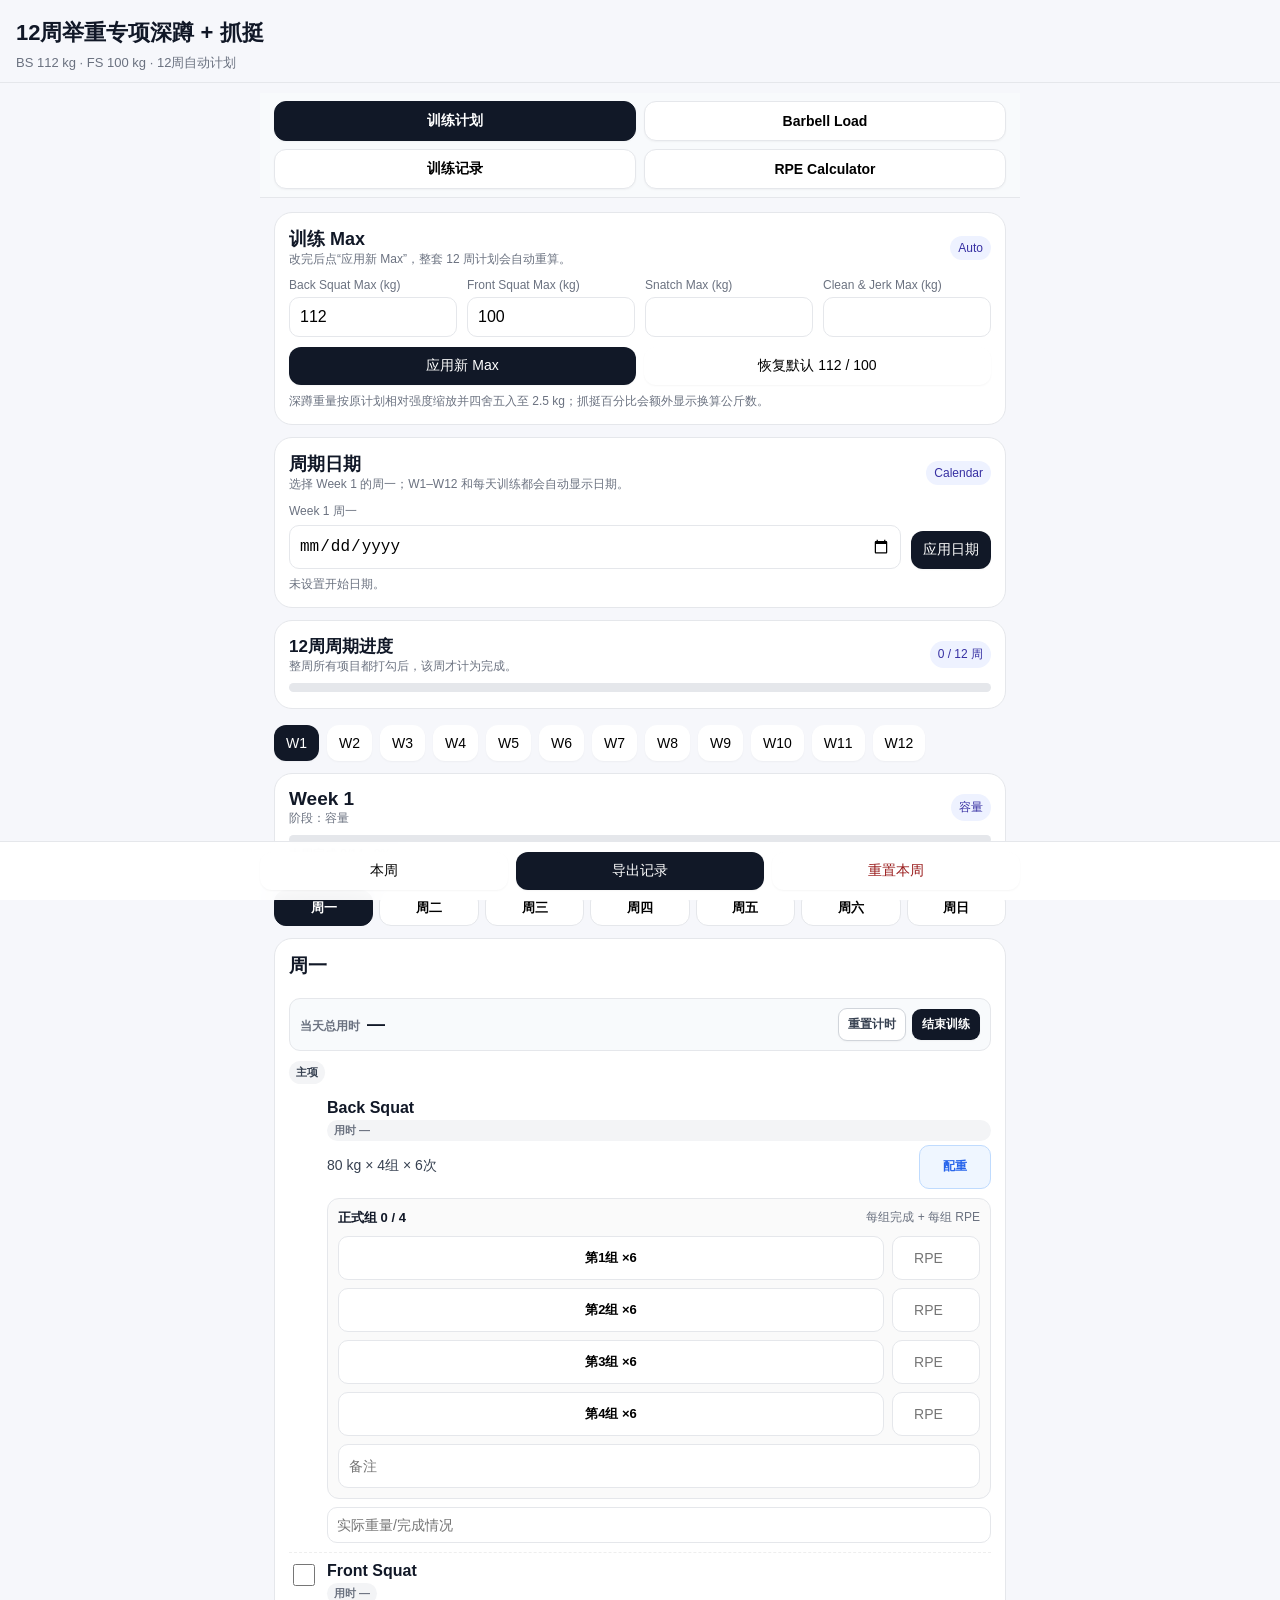
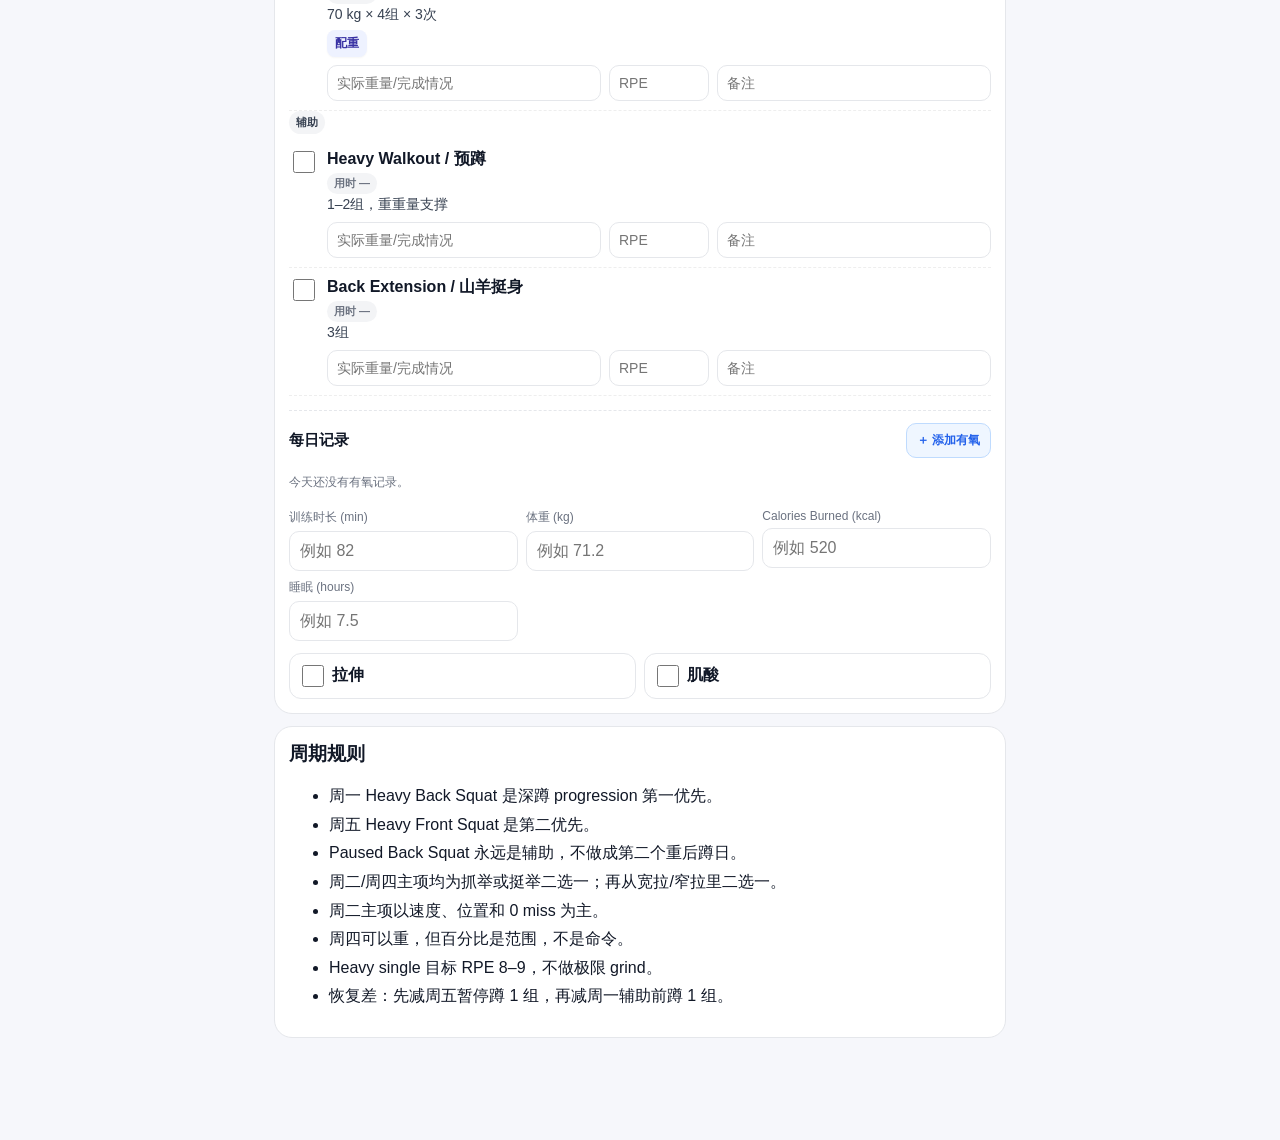
==== index.html @ d52dbf4a "Bump set tracker checkbox fix" ====
<!doctype html>
<html lang="zh-CN">
<head>
<meta charset="utf-8"/>
<meta content="width=device-width,initial-scale=1,viewport-fit=cover" name="viewport"/>
<meta content="yes" name="apple-mobile-web-app-capable"/>
<meta content="black-translucent" name="apple-mobile-web-app-status-bar-style"/>
<meta content="#111827" name="theme-color"/>
<link href="manifest.webmanifest" rel="manifest"/>
<link href="icon.svg" rel="apple-touch-icon"/>
<title>12周举重训练计划</title>
<link href="app.css?v=13" rel="stylesheet"/>
<link href="features.css?v=2" rel="stylesheet"/>
<link href="set-tracker.css?v=5" rel="stylesheet"/>
<link href="session.css?v=3" rel="stylesheet"/>
<link href="daily.css?v=1" rel="stylesheet"/>
<link href="rpe-calculator.css?v=1" rel="stylesheet"/>
<link href="olympic-warmup.css?v=1" rel="stylesheet"/>
<link href="records-dashboard.css?v=10" rel="stylesheet"/>
<link href="loader-visual.css?v=1" rel="stylesheet"/></head>
<body>
<header>
<h1>12周举重专项深蹲 + 抓挺</h1>
<div class="sub" id="maxSummary">BS 112 kg · FS 100 kg · 目标：BS 120 kg+</div>
</header>
<div class="wrap">
<div class="card">
<div class="weektitle"><div><h2 style="font-size:18px">训练 Max</h2><div class="small">改完后点“应用新 Max”，整套 12 周计划会自动重算。</div></div><span class="badge">Auto</span></div>
<div class="maxgrid">
<div class="maxbox"><label>Back Squat Max (kg)</label><input id="maxBS" inputmode="decimal" step="0.5" type="number"/></div>
<div class="maxbox"><label>Front Squat Max (kg)</label><input id="maxFS" inputmode="decimal" step="0.5" type="number"/></div>
<div class="maxbox"><label>Snatch Max (kg)</label><input id="maxSN" inputmode="decimal" step="0.5" type="number"/></div>
<div class="maxbox"><label>Clean &amp; Jerk Max (kg)</label><input id="maxCJ" inputmode="decimal" step="0.5" type="number"/></div>
</div>
<div class="applyrow"><button class="primary" onclick="applyMaxes()">应用新 Max</button><button onclick="restoreDefaultMaxes()">恢复默认 112 / 100</button></div>
<div class="small" style="margin-top:8px">深蹲重量按原计划相对强度缩放并四舍五入至 2.5 kg；抓挺百分比会额外显示换算公斤数。</div>
</div>
<div class="card">
<div class="weektitle"><div><h2 style="font-size:18px">周期日期</h2><div class="small">选择 Week 1 的周一；W1–W12 和每天训练都会自动显示日期。</div></div><span class="badge">Calendar</span></div>
<div class="schedrow"><div><label for="programStart">Week 1 周一</label><input id="programStart" type="date"/></div><button class="primary" id="applyStartDate" type="button">应用日期</button></div>
<div class="datehint" id="scheduleHint">未设置开始日期。</div>
</div>
<div class="card" id="cycleProgressCard">
<div class="cycle-progress-label"><div><strong>12周周期进度</strong><div class="small">整周所有项目都打勾后，该周才计为完成。</div></div><span class="badge" id="cycleProgressText">0 / 12 周</span></div>
<div class="progress"><div id="cycleProgressBar"></div></div>
</div>
<div class="toolbar" id="weekTabs"></div>
<div class="card">
<div class="weektitle"><div><h2 id="currentWeekLabel">Week 1</h2><div class="small" id="phaseLabel"></div></div><span class="badge" id="weekBadge"></span></div>
<div class="progress"><div id="progressBar"></div></div><div class="small" id="progressText"></div>
</div>
<div id="content"></div>
<div class="card rules"><h3 style="margin-top:0">周期规则</h3><ul>
<li>周一 Heavy Back Squat 是深蹲 progression 第一优先。</li>
<li>周五 Heavy Front Squat 是第二优先。</li>
<li>Paused Back Squat 永远是辅助，不做成第二个重后蹲日。</li>
<li>周二/周四主项均为抓举或挺举二选一；再从宽拉/窄拉里二选一。</li>
<li>周二主项以速度、位置和 0 miss 为主。</li>
<li>周四可以重，但百分比是范围，不是命令。</li>
<li>Heavy single 目标 RPE 8–9，不做极限 grind。</li>
<li>恢复差：先减周五暂停蹲 1 组，再减周一辅助前蹲 1 组。</li>
</ul></div>
</div>
<div class="footerbar"><div class="inner"><button onclick="jumpToday()">本周</button><button class="primary" onclick="exportData()">导出记录</button><button class="danger" onclick="resetWeek()">重置本周</button></div></div>
<script src="plan.js?v=17"></script>
<script src="app.js?v=12"></script>
<script src="warmup.js?v=5"></script>
<script src="loader-integrated.js?v=3"></script>
<script src="loader-reverse.js?v=5"></script>
<script src="features.js?v=1"></script>
<script src="trend.js?v=1"></script>
<script src="set-tracker.js?v=11"></script>
<script src="session.js?v=10"></script>
<script src="rpe-calculator.js?v=1"></script>
<script src="stretch.js?v=3"></script>
<script src="olympic-warmup.js?v=1"></script>
<script src="daily.js?v=3"></script>
<script src="records-dashboard.js?v=14"></script>
<script src="records-interactive.js?v=4"></script>
<script src="loader-visual.js?v=1"></script>
<script>if("serviceWorker" in navigator&&location.protocol.startsWith("http")){window.addEventListener("load",()=>navigator.serviceWorker.register("./sw.js").catch(()=>{}));}</script>
</body>
</html>
---- app.css ----
:root{
  --bg:#f6f7fb;--card:#fff;--text:#111827;--muted:#6b7280;--line:#e5e7eb;
  --accent:#111827;--good:#166534;--goodbg:#dcfce7;--warn:#92400e;--warnbg:#fef3c7;
}
*{box-sizing:border-box}
body{margin:0;font-family:-apple-system,BlinkMacSystemFont,"SF Pro Text","Segoe UI",sans-serif;background:var(--bg);color:var(--text)}
header{position:sticky;top:0;z-index:5;background:rgba(246,247,251,.92);backdrop-filter:blur(14px);padding:calc(18px + env(safe-area-inset-top)) 16px 10px;border-bottom:1px solid var(--line)}
h1{font-size:22px;margin:0 0 6px}
.sub{font-size:13px;color:var(--muted)}
.wrap{max-width:760px;margin:0 auto;padding:14px 14px 90px}
.toolbar{display:flex;gap:8px;overflow:auto;padding:4px 0 12px}
button,.pill{border:0;border-radius:12px;padding:10px 12px;background:#fff;box-shadow:0 1px 2px rgba(0,0,0,.04);font-size:14px}
button.active{background:var(--accent);color:white}
.card{background:var(--card);border:1px solid var(--line);border-radius:18px;padding:14px;margin-bottom:12px}
.weektitle{display:flex;justify-content:space-between;gap:12px;align-items:center}
.weektitle h2{font-size:19px;margin:0}
.badge{font-size:12px;padding:5px 8px;border-radius:999px;background:#eef2ff;color:#3730a3}
.day{margin-top:14px;border-top:1px solid var(--line);padding-top:12px}
.day:first-of-type{border-top:0}
.day h3{margin:0 0 8px;font-size:16px}
.exercise{display:grid;grid-template-columns:30px 1fr;gap:8px;padding:9px 0;border-bottom:1px dashed #eee}
.exercise:last-child{border-bottom:0}
input[type=checkbox]{width:22px;height:22px;margin-top:2px}
.exname{font-weight:650}
.prescription{font-size:14px;color:#374151;margin-top:2px}
.fields{display:grid;grid-template-columns:1fr 90px;gap:8px;margin-top:8px}
.fields input,.notes,select{width:100%;border:1px solid var(--line);border-radius:10px;padding:9px;font-size:14px;background:#fff}
.notes{margin-top:8px;min-height:40px;resize:vertical}
.done{background:var(--goodbg)}
.done .exname{color:var(--good);text-decoration:line-through}
.progress{height:9px;background:#e5e7eb;border-radius:999px;overflow:hidden;margin:8px 0 2px}
.progress>div{height:100%;background:#111827;width:0}
.small{font-size:12px;color:var(--muted)}
.rules li{margin:7px 0;line-height:1.35}
.footerbar{position:fixed;bottom:0;left:0;right:0;padding:10px 14px calc(10px + env(safe-area-inset-bottom));background:rgba(255,255,255,.94);border-top:1px solid var(--line);backdrop-filter:blur(14px)}
.footerbar .inner{max-width:760px;margin:auto;display:flex;gap:8px}
.footerbar button{flex:1}
.primary{background:#111827;color:#fff}
.danger{color:#991b1b}
.hidden{display:none!important}
@media (min-width:640px){.fields{grid-template-columns:1fr 100px 1fr}.notes{margin-top:0}}
.maxgrid{display:grid;grid-template-columns:repeat(2,minmax(0,1fr));gap:10px;margin-top:10px}
.maxbox label{display:block;font-size:12px;color:var(--muted);margin-bottom:5px}
.maxbox input{width:100%;border:1px solid var(--line);border-radius:10px;padding:10px;font-size:16px;background:#fff}
.applyrow{display:flex;gap:8px;margin-top:10px}
.applyrow button{flex:1}
.calc{font-size:13px;color:#0f766e;margin-top:3px;font-weight:600}
@media (min-width:640px){.maxgrid{grid-template-columns:repeat(4,minmax(0,1fr))}}
.sectiontag{display:inline-block;font-size:11px;font-weight:700;padding:4px 7px;border-radius:999px;background:#f3f4f6;color:#374151;margin-bottom:6px}
.choicebox{margin:8px 0 12px;padding:10px;border:1px solid var(--line);border-radius:12px;background:#fafafa}
.choicebox label{display:block;font-size:12px;color:var(--muted);margin-bottom:5px}
.choicebox select{width:100%;border:1px solid var(--line);border-radius:10px;padding:10px;font-size:14px;background:#fff}
.helper{font-size:12px;color:var(--muted);margin-top:4px}
.schedrow{display:grid;grid-template-columns:minmax(0,1fr) auto;gap:10px;align-items:end;margin-top:10px}
.schedrow label{display:block;font-size:12px;color:var(--muted);margin-bottom:5px}
.schedrow input[type=date]{width:100%;min-height:44px;border:1px solid var(--line);border-radius:10px;padding:9px;font-size:16px;background:#fff}
.datehint{font-size:12px;color:var(--muted);margin-top:7px;line-height:1.4}
.daydate{font-size:12px;color:var(--muted);font-weight:500;margin-left:6px}
.tabdate{display:block;font-size:10px;opacity:.75;margin-top:2px}
button.week-complete{background:#dcfce7;color:#166534;border:1px solid #86efac}
button.week-complete.active{background:#166534;color:#fff}
.cycle-complete{border-color:#86efac;background:#f0fdf4}
.cycle-progress-label{display:flex;justify-content:space-between;align-items:center;gap:10px}
.cycle-progress-label strong{font-size:17px}
@media (max-width:460px){.schedrow{grid-template-columns:1fr}.schedrow button{width:100%}}
---- features.css ----
.today-banner,.tools-card{background:#fff;border:1px solid var(--line);border-radius:18px;padding:14px;margin-bottom:12px}.today-banner{border-color:#bfdbfe;background:#eff6ff}.today-mode> .card,.today-mode> .toolbar{display:none}.today-mode #content>.card.today-day-hidden{display:none}.today-mode #content>.card{display:block}.feature-actions{display:flex;flex-wrap:wrap;gap:7px;margin-top:7px}.feature-btn{border:1px solid var(--line);background:#fff;border-radius:9px;padding:6px 9px;font-size:12px;font-weight:800}.feature-btn.primary-mini{background:#111827;color:#fff;border-color:#111827}.warmup-load-btn{border:1px solid #cbd5e1;background:#fff;border-radius:7px;padding:2px 6px;font-size:11px;margin-left:4px}.timer-float{position:fixed;right:14px;bottom:78px;z-index:900;background:#111827;color:#fff;border-radius:16px;padding:10px 12px;min-width:170px;box-shadow:0 8px 25px rgba(0,0,0,.18)}.timer-float.hidden{display:none}.timer-main{font-size:24px;font-weight:900;letter-spacing:.04em}.timer-sub{font-size:11px;opacity:.75}.timer-controls{display:flex;gap:5px;margin-top:7px}.timer-controls button{flex:1;border:0;border-radius:8px;padding:6px;background:#374151;color:#fff}.tools-grid{display:grid;grid-template-columns:repeat(2,minmax(0,1fr));gap:10px}.metric{border:1px solid var(--line);border-radius:12px;padding:10px;background:#fafafa}.metric b{display:block;font-size:20px;margin-top:3px}.history-table{width:100%;border-collapse:collapse;font-size:12px}.history-table th,.history-table td{text-align:left;padding:7px 5px;border-bottom:1px solid var(--line)}.tools-card div:has(>.history-table){display:none}.backup-row{display:flex;flex-wrap:wrap;gap:8px}.backup-row button,.backup-row label{border:1px solid var(--line);background:#fff;border-radius:10px;padding:9px 11px;font-weight:800;font-size:13px}.backup-row label{cursor:pointer}.backup-row input{display:none}.quick-box{margin-top:8px;padding:9px 10px;border-radius:10px;background:#f8fafc;border:1px dashed #cbd5e1;font-size:12px}.quick-good{color:#166534;font-weight:800}.feature-modal{position:fixed;inset:0;background:rgba(17,24,39,.45);z-index:1200;display:flex;align-items:flex-end;justify-content:center;padding:14px}.feature-modal.hidden{display:none}.feature-sheet{width:min(580px,100%);max-height:85vh;overflow:auto;background:#fff;border-radius:20px;padding:16px}.feature-sheet h3{margin:0 0 10px}.warmup-plan-row{padding:9px 0;border-bottom:1px solid var(--line)}.warmup-plan-row:last-child{border-bottom:0}.warmup-plan-row .chips{display:flex;flex-wrap:wrap;gap:5px;margin-top:5px}.warmup-plan-row .chip{border:1px solid var(--line);border-radius:999px;padding:4px 7px;font-size:11px;background:#fafafa}.current-load{font-size:12px;margin-top:7px;color:var(--muted)}@media(max-width:560px){.tools-grid{grid-template-columns:1fr}.timer-float{left:14px;right:14px;bottom:76px}.app-tabs{grid-template-columns:repeat(2,1fr)!important}}
---- set-tracker.css ----
.quick-load-btn,#setCurrentBar,.feature-actions,.warmup-box{display:none!important}
.exercise.has-set-tracker>input[type=checkbox]{visibility:hidden;pointer-events:none}
.set-tracker{margin-top:9px;padding:10px;border:1px solid var(--line);border-radius:12px;background:#fafafa}
.set-tracker-top,.warmup-record-head{display:flex;align-items:center;justify-content:space-between;gap:8px;flex-wrap:wrap}
.set-tracker-count,.warmup-record-head>span:first-child{font-size:13px;font-weight:800}
.set-tracker-count.complete{color:var(--good)}
.work-set-rows{display:grid;gap:8px;margin-top:9px}
.work-set-row{display:grid;grid-template-columns:minmax(0,1fr) 88px;gap:8px;align-items:center}
.work-set-btn,.warmup-set-btn{min-height:44px;border:1px solid var(--line);background:#fff;border-radius:10px;padding:9px 8px;font-size:13px;font-weight:800;box-shadow:none}
.work-set-btn.done,.warmup-set-btn.done{background:#dcfce7;border-color:#86efac;color:#166534}
.set-rpe,.set-note{width:100%;min-height:44px;border:1px solid var(--line);border-radius:10px;padding:9px 10px;background:#fff;font-size:14px}
.set-rpe{text-align:center}
.set-note-wrap{margin-top:8px}
.fields.fields-settracker{grid-template-columns:minmax(0,1fr)!important}
.fields.fields-settracker .legacy-hidden-field{display:none!important}
.warmup-set-buttons{display:grid;gap:8px;margin-top:9px}
.warmup-set-row{display:grid;grid-template-columns:minmax(0,1fr) 72px;gap:8px;align-items:center}
.warmup-load-inline{min-height:44px;border:1px solid #bfdbfe;background:#eff6ff;color:#2563eb;border-radius:10px;padding:8px 6px;font-size:12px;font-weight:800;box-shadow:none}
.exercise.has-set-tracker>div{display:grid;grid-template-columns:minmax(0,1fr) 72px;column-gap:8px;align-items:center}
.exercise.has-set-tracker>div>.exname,.exercise.has-set-tracker>div>.exercise-time-summary,.exercise.has-set-tracker>div>.set-tracker,.exercise.has-set-tracker>div>.fields{grid-column:1/-1}
.exercise.has-set-tracker>div>.prescription{grid-column:1;margin-top:2px}
.exercise.has-set-tracker>div>.load-btn{grid-column:2;margin:4px 0 0!important;min-height:44px!important;border:1px solid #bfdbfe!important;background:#eff6ff!important;color:#2563eb!important;border-radius:10px!important;padding:8px 6px!important;font-size:12px!important;font-weight:800!important;box-shadow:none!important}
@media(max-width:560px){.work-set-row{grid-template-columns:minmax(0,1fr) 78px}.warmup-set-row{grid-template-columns:minmax(0,1fr) 68px}.exercise.has-set-tracker>div{grid-template-columns:minmax(0,1fr) 68px}.work-set-btn,.warmup-set-btn,.set-rpe,.set-note,.warmup-load-inline,.exercise.has-set-tracker>div>.load-btn{min-height:48px!important;font-size:14px!important}}
---- session.css ----
#restTimer,.session-force-hide{display:none!important}
.workout-stopwatch{position:fixed;left:14px;right:14px;bottom:76px;z-index:950;max-width:732px;margin:auto;background:#111827;color:#fff;border-radius:16px;padding:10px 12px;display:flex;align-items:center;justify-content:space-between;gap:12px;box-shadow:0 8px 24px rgba(0,0,0,.18)}
.session-hidden{display:none!important}.session-small{font-size:11px;opacity:.72}.session-time{font-size:24px;font-weight:900;letter-spacing:.03em}.session-float-actions{display:flex;gap:7px}.session-float-actions button{border:0;background:#374151;color:#fff;border-radius:9px;padding:8px 10px;font-weight:800}
.day-session-summary{display:flex;align-items:center;justify-content:space-between;gap:10px;margin:6px 0 10px;padding:9px 10px;border:1px solid var(--line);border-radius:11px;background:#f8fafc}.day-session-summary>div:first-child{display:flex;align-items:baseline;gap:7px;flex-wrap:wrap}.day-session-summary span{font-size:12px;color:var(--muted);font-weight:700}.day-session-summary b{font-size:18px}.day-session-summary small{font-size:11px;color:var(--muted)}.day-session-actions{display:flex;gap:6px;align-items:center}.day-session-end{border:0;background:#111827;color:#fff;border-radius:9px;padding:7px 10px;font-size:12px;font-weight:800}.day-session-reset{border:1px solid #d1d5db;background:#fff;color:#374151;border-radius:9px;padding:7px 9px;font-size:12px;font-weight:800}
.exercise-time-summary{display:inline-block;margin-top:3px;padding:3px 7px;border-radius:999px;background:#f3f4f6;color:#6b7280;font-size:11px;font-weight:800}.exercise-time-summary.active{background:#dbeafe;color:#1d4ed8}
@media(max-width:560px){.workout-stopwatch{bottom:76px}.day-session-summary{align-items:flex-start}.day-session-summary b{font-size:17px}}
---- daily.css ----
.day-tabs{display:grid;grid-template-columns:repeat(7,minmax(0,1fr));gap:6px;margin:0 0 12px}.day-tab{min-width:0;border:1px solid var(--line);background:#fff;border-radius:12px;padding:8px 4px;box-shadow:none;font-weight:800}.day-tab span{display:block;font-size:13px}.day-tab small{display:block;margin-top:3px;font-size:10px;color:var(--muted);font-weight:600}.day-tab.active{background:#111827;color:#fff;border-color:#111827}.day-tab.active small{color:#d1d5db}.day-tab.day-complete{background:#dcfce7;color:#166534;border-color:#86efac}.day-tab.day-complete small{color:#166534}.day-tab.day-complete.active{background:#166534;color:#fff;border-color:#166534}.day-tab.day-complete.active small{color:#dcfce7}.daily-day-hidden{display:none!important}.daily-wellness{margin-top:14px;padding-top:12px;border-top:1px dashed var(--line)}.daily-wellness-title{display:flex;align-items:center;justify-content:space-between;gap:10px;margin-bottom:10px}.daily-wellness-title b{font-size:15px}.add-cardio{border:1px solid #bfdbfe;background:#eff6ff;color:#2563eb;border-radius:10px;padding:8px 10px;font-size:12px;font-weight:800;box-shadow:none}.cardio-list{display:grid;gap:8px}.cardio-empty{font-size:12px;color:var(--muted);padding:6px 0}.cardio-row{display:grid;grid-template-columns:auto minmax(0,1fr) minmax(0,1fr) auto;gap:8px;align-items:end;padding:9px;border:1px solid var(--line);border-radius:12px;background:#fafafa}.cardio-label{font-size:12px;font-weight:800;align-self:center}.cardio-row label{font-size:11px;color:var(--muted)}.cardio-row input{width:100%;margin-top:4px;border:1px solid var(--line);border-radius:9px;padding:8px;background:#fff;font-size:14px}.cardio-delete{border:0;background:#fff;color:#991b1b;border-radius:9px;padding:8px;font-size:11px;box-shadow:none}.daily-checks{display:grid;grid-template-columns:1fr 1fr;gap:8px;margin-top:10px}.daily-checks label{display:flex;align-items:center;gap:8px;padding:11px 12px;border:1px solid var(--line);border-radius:12px;background:#fff;font-weight:800}.daily-checks input{width:22px;height:22px;margin:0}.daily-rest-card h3{margin-bottom:4px}@media(max-width:560px){.day-tabs{gap:4px}.day-tab{padding:8px 2px}.day-tab span{font-size:12px}.day-tab small{font-size:9px}.cardio-row{grid-template-columns:1fr 1fr}.cardio-label{grid-column:1/-1}.cardio-delete{grid-column:2;justify-self:end}.daily-checks{grid-template-columns:1fr 1fr}}
---- rpe-calculator.css ----
.rpe-card{background:#fff;border:1px solid var(--line);border-radius:18px;padding:14px;margin-bottom:12px}.rpe-card h3{margin:0 0 12px}.rpe-grid{display:grid;grid-template-columns:repeat(3,1fr);gap:10px}.rpe-grid label{display:flex;flex-direction:column;gap:6px;font-weight:700}.rpe-grid input,.rpe-grid select{width:100%;box-sizing:border-box;border:1px solid var(--line);border-radius:10px;padding:10px;background:#fff;font:inherit}.rpe-result{margin-top:14px;border:1px solid var(--line);border-radius:14px;padding:14px;display:flex;justify-content:space-between;align-items:center;gap:12px}.rpe-result span{color:var(--muted);font-weight:700}.rpe-result b{font-size:24px}.rpe-round{font-size:14px;color:var(--muted);margin-left:6px}.app-tabs{grid-template-columns:repeat(2,minmax(0,1fr))}@media(max-width:560px){.rpe-grid{grid-template-columns:1fr}.app-tabs button{font-size:14px;padding:10px 6px}}
---- olympic-warmup.css ----
.olympic-warmup-record{margin:8px 0 10px;padding:12px;border:1px solid var(--line);border-radius:14px;background:#fafafa}.olympic-warmup-head{display:flex;align-items:center;justify-content:space-between;gap:10px;margin-bottom:10px}.olympic-warmup-actions{display:grid;grid-template-columns:1fr;gap:8px}.olympic-warmup-actions button{width:100%;min-height:46px;font-weight:800}.olympic-warmup-start.done{background:#dcfce7;color:#166534;border:1px solid #86efac}.olympic-warmup-finish{display:none;background:#111827;color:#fff}.olympic-warmup-time-summary{margin:0;white-space:nowrap}
---- records-dashboard.css ----
.daily-metrics-grid{display:grid;grid-template-columns:repeat(3,minmax(0,1fr));gap:8px;margin:12px 0}.daily-metrics-grid label{font-size:12px;color:var(--muted)}.daily-metrics-grid input{width:100%;margin-top:5px;border:1px solid var(--line);border-radius:10px;padding:10px;font-size:16px;background:#fff}
.records-dashboard{display:grid;gap:10px;width:auto;max-width:none;min-width:0;margin:0 0 10px}
.records-summary-grid{display:grid;grid-template-columns:repeat(2,minmax(0,1fr));gap:10px}
.records-stat{border:1px solid #e5e5ea;border-radius:18px;padding:14px;background:#fff;box-shadow:0 1px 2px rgba(0,0,0,.025)}
.records-stat .label{font-size:12px;color:#8e8e93}.records-stat .value{font-size:24px;font-weight:800;margin-top:4px}.records-stat .subvalue{font-size:12px;color:#8e8e93;margin-top:3px}
.records-chart-card{--metric-color:#007aff;--metric-soft:rgba(0,122,255,.10);border:1px solid #e5e5ea;border-radius:18px;padding:12px 12px 10px;background:#fff;box-shadow:0 1px 3px rgba(0,0,0,.035);min-width:0;overflow:hidden}
.records-chart-card.metric-training{--metric-color:#ff9f0a;--metric-soft:rgba(255,159,10,.11)}
.records-chart-card.metric-weight{--metric-color:#bf5af2;--metric-soft:rgba(191,90,242,.11)}
.records-chart-card.metric-calories{--metric-color:#ff375f;--metric-soft:rgba(255,55,95,.10)}
.records-chart-card.metric-miles{--metric-color:#30b0c7;--metric-soft:rgba(48,176,199,.11)}
.records-chart-card.metric-sleep{--metric-color:#5e5ce6;--metric-soft:rgba(94,92,230,.11)}
.records-chart-head{display:flex;justify-content:space-between;gap:10px;align-items:flex-start;margin-bottom:5px}
.records-chart-title{font-weight:800;font-size:16px;letter-spacing:-.015em}
.records-chart-head-right{display:flex;align-items:center;justify-content:flex-end;gap:8px;flex-wrap:wrap}
.records-chart-latest{font-size:12px;color:#8e8e93}.records-chart-card .records-chart-latest strong{color:var(--metric-color)}
.records-span-toggle{border:1px solid #d1d1d6;border-radius:999px;background:var(--metric-soft);color:var(--metric-color);padding:4px 8px;font-size:10px;font-weight:750;white-space:nowrap;box-shadow:none}
.records-span-toggle:active{transform:scale(.97)}
.records-chart-scroll{overflow-x:auto;overflow-y:hidden;-webkit-overflow-scrolling:touch;padding-bottom:5px;scrollbar-width:thin;min-width:0;max-width:100%}
.records-chart-scroll::-webkit-scrollbar{height:6px}.records-chart-scroll::-webkit-scrollbar-thumb{background:#c7c7cc;border-radius:999px}.records-chart-scroll::-webkit-scrollbar-track{background:#f2f2f7;border-radius:999px}
.records-chart{width:100%;max-width:100%;min-width:0;height:118px;display:block;overflow:visible}.records-chart.records-chart-wide{max-width:none;min-width:640px;height:118px}
.records-scroll-hint{text-align:right;font-size:10px;color:#8e8e93;margin-top:2px}
.records-chart-overview[hidden],.records-chart-detail[hidden]{display:none}
.records-chart-empty{height:72px;display:flex;align-items:center;justify-content:center;color:#8e8e93;font-size:13px}
.records-chart-grid{stroke:#e5e5ea;stroke-width:1}
.records-chart-line{fill:none;stroke:var(--metric-color);stroke-width:3;stroke-linecap:round;stroke-linejoin:round}
.records-chart-dot{fill:#fff;stroke:var(--metric-color);stroke-width:2.5;transition:r .12s ease,fill .12s ease}
.records-chart-dot.selected{r:5;fill:var(--metric-color)}
.records-chart-hit{fill:transparent;stroke:none;cursor:pointer;touch-action:manipulation}
.records-chart-label{font-size:9px;fill:#aeaeb2}.records-chart-value{font-size:10px;fill:#636366}
.records-chart-interactive{position:relative}
.records-point-tooltip{position:absolute;z-index:4;transform:translate(-50%,-100%);background:rgba(28,28,30,.94);color:#fff;border-radius:12px;padding:8px 11px;min-width:86px;text-align:center;pointer-events:none;box-shadow:0 8px 22px rgba(0,0,0,.18);font-size:12px;line-height:1.25;backdrop-filter:blur(12px);-webkit-backdrop-filter:blur(12px)}
.records-point-tooltip b{display:block;font-size:11px;font-weight:650;opacity:.72;margin-bottom:2px}.records-point-tooltip span{display:block;font-size:14px;font-weight:800;color:#fff}
.records-point-tooltip:after{content:"";position:absolute;left:50%;bottom:-5px;transform:translateX(-50%);border-left:5px solid transparent;border-right:5px solid transparent;border-top:5px solid rgba(28,28,30,.94)}
.records-note{font-size:12px;color:#8e8e93;line-height:1.45}
@media(max-width:560px){.records-dashboard{width:auto!important;max-width:none!important;min-width:0!important;margin-left:0!important;margin-right:0!important}.records-chart-card{width:auto!important;max-width:100%!important;min-width:0!important}.daily-metrics-grid{grid-template-columns:1fr}.records-summary-grid{grid-template-columns:1fr 1fr}.records-chart-head{align-items:flex-start}.records-chart-head-right{max-width:60%}.records-chart-card{border-radius:17px;padding:10px 10px 8px}.records-chart-title{font-size:15px}.records-chart{height:108px}.records-chart.records-chart-wide{height:108px}.records-chart-latest{font-size:11px}.records-span-toggle{padding:4px 7px;font-size:10px}}
---- loader-visual.css ----
.loader-preview-wrap{margin-top:14px;padding:12px;border:1px solid var(--line);border-radius:14px;background:#f8fafc;overflow:hidden}.loader-preview-title{display:flex;align-items:baseline;justify-content:space-between;gap:10px;margin-bottom:10px}.loader-bar-preview{display:flex;align-items:center;min-height:154px;overflow-x:auto;padding:10px 6px 8px}.loader-bar-shaft{flex:0 0 28px;height:12px;background:#9ca3af;border-radius:6px 0 0 6px}.loader-bar-collar{flex:0 0 42px;height:42px;display:flex;align-items:center;justify-content:center;background:#6b7280;color:#fff;font-size:10px;font-weight:900;border:2px solid #4b5563;border-radius:6px;z-index:2}.loader-preview-plates{display:flex;align-items:center;gap:3px;min-width:max-content}.loader-bar-sleeve{flex:1 0 56px;min-width:56px;height:28px;background:#9ca3af;border:2px solid #6b7280;border-left:0;border-radius:0 8px 8px 0}.loader-plate-shape{width:46px;flex:0 0 46px;border-radius:7px;border:2px solid rgba(17,24,39,.55);display:flex;flex-direction:column;align-items:center;justify-content:center;font-weight:900;line-height:1;color:#111827;box-shadow:inset 0 0 0 1px rgba(255,255,255,.25)}.loader-plate-shape span{font-size:16px}.loader-plate-shape small{font-size:10px;margin-top:5px}.plate-kg-25{background:#ef5b4c;color:#fff}.plate-kg-20{background:#2563eb;color:#fff}.plate-kg-15{background:#facc15}.plate-kg-10{background:#22c55e}.plate-kg-5{background:#f8fafc}.plate-kg-small{background:#d1d5db}.plate-lb-45{background:#4b5563;color:#fff}.plate-lb-35{background:#6b7280;color:#fff}.plate-lb-25{background:#16a34a;color:#fff}.plate-lb-10{background:#374151;color:#fff}.plate-lb-small{background:#9ca3af;color:#fff}.loader-preview-empty{color:var(--muted);font-size:13px;padding:8px}.loader-plates{align-items:center}@media(max-width:560px){.loader-preview-wrap{padding:10px}.loader-plate-shape{width:40px;flex-basis:40px}.loader-plate-shape span{font-size:14px}.loader-bar-collar{flex-basis:38px}.loader-bar-shaft{flex-basis:22px}}
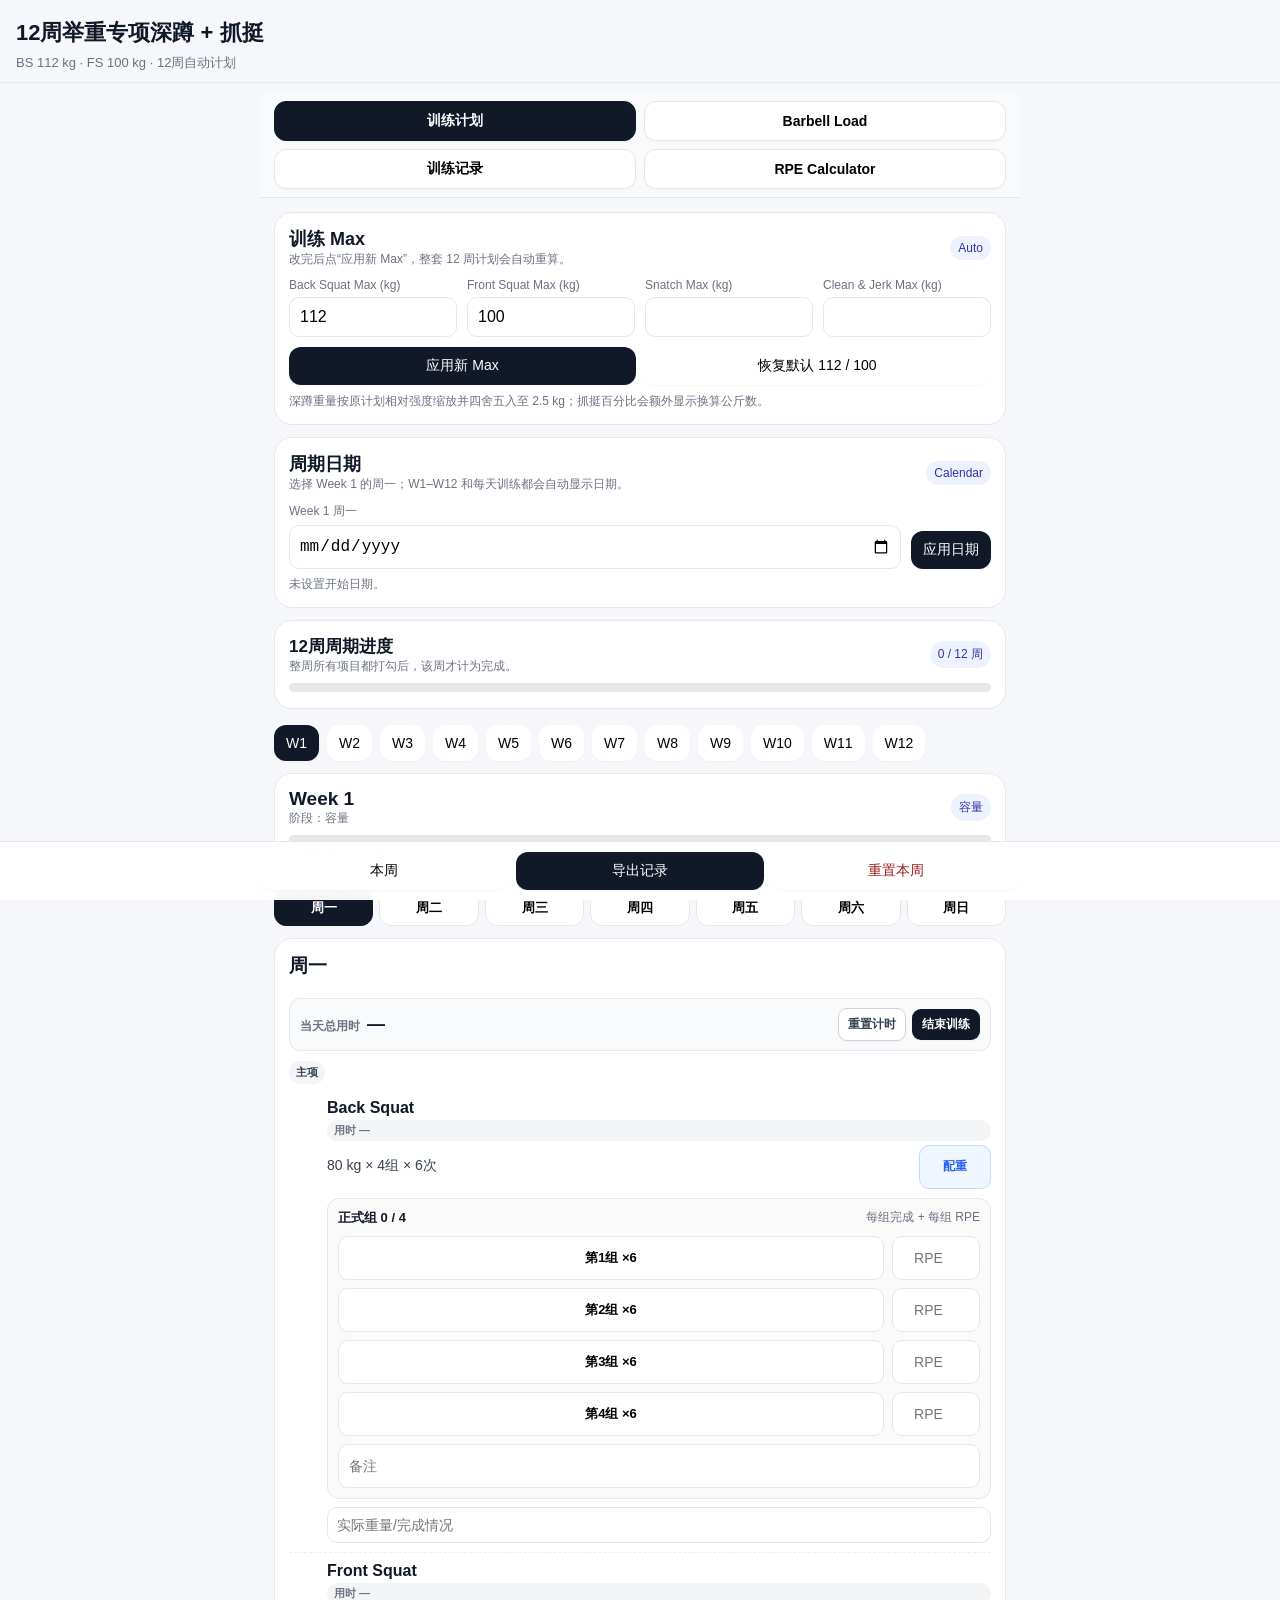
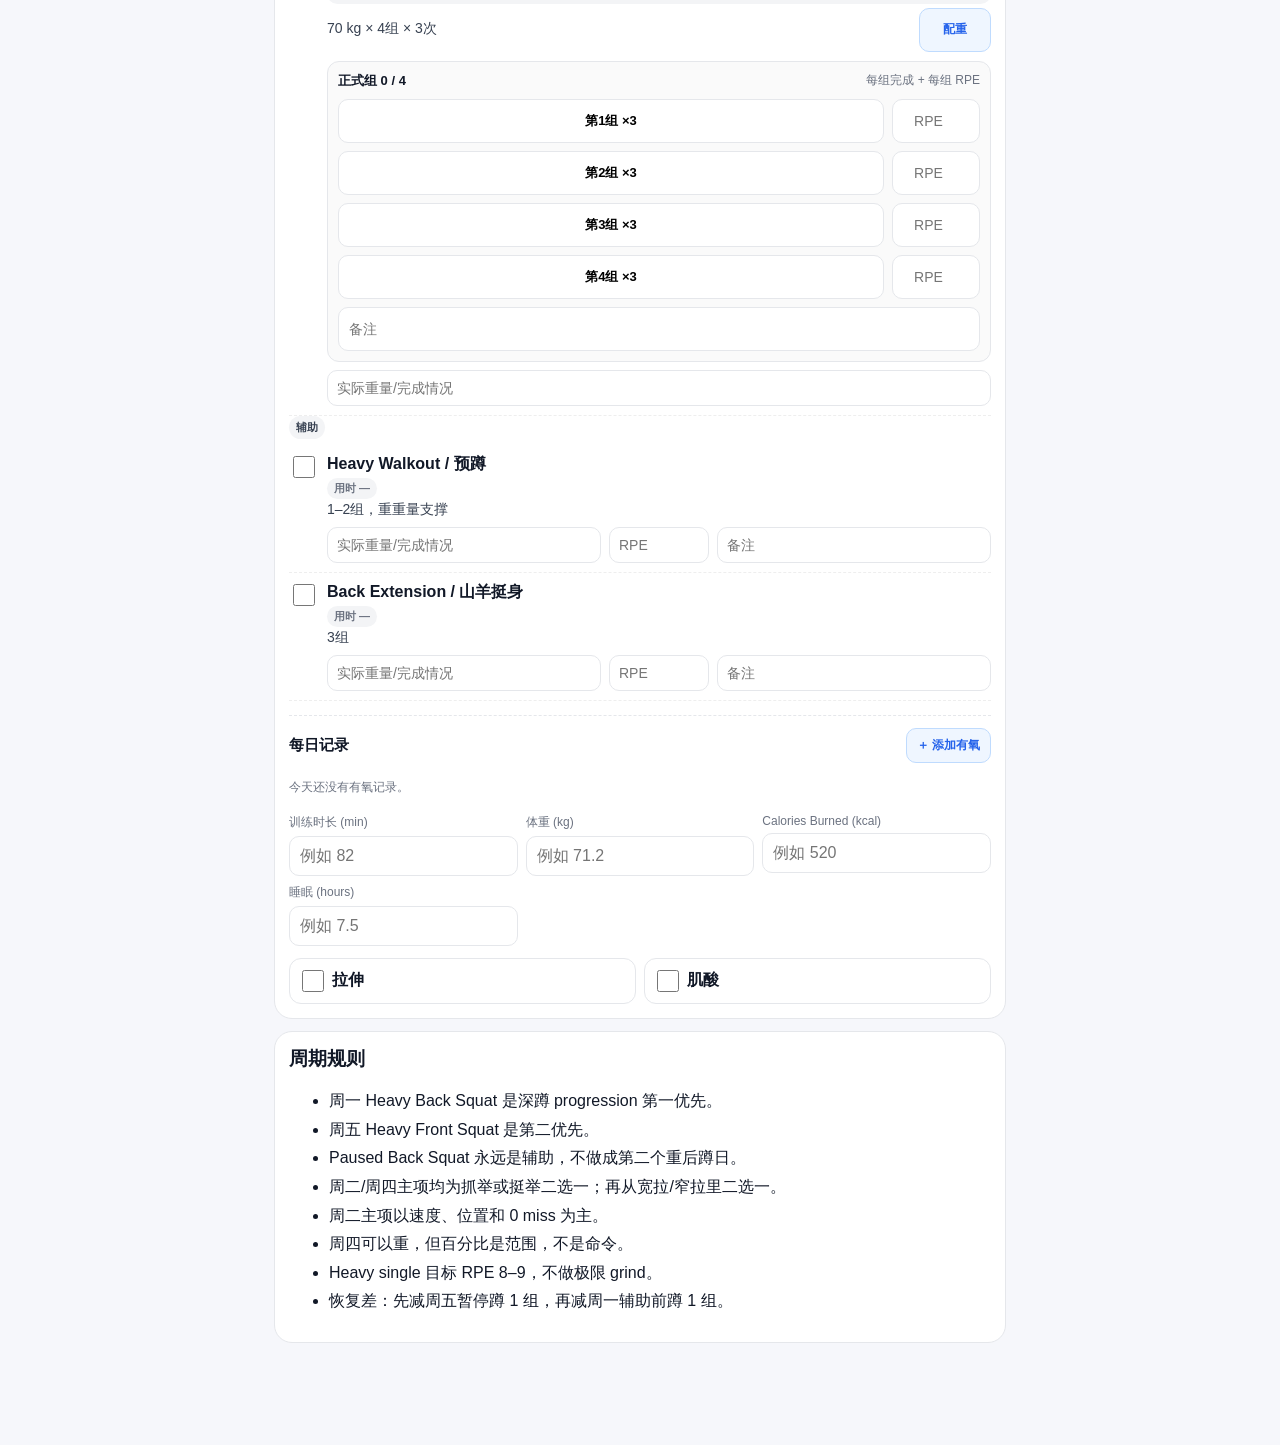
==== commit 9f713089: "Bump reliable training render assets" ====
--- a/index.html
+++ b/index.html
@@ -9,7 +9,7 @@
 <link href="manifest.webmanifest" rel="manifest"/>
 <link href="icon.svg" rel="apple-touch-icon"/>
 <title>12周举重训练计划</title>
-<link href="app.css?v=13" rel="stylesheet"/>
+<link href="app.css?v=14" rel="stylesheet"/>
 <link href="features.css?v=2" rel="stylesheet"/>
 <link href="set-tracker.css?v=5" rel="stylesheet"/>
 <link href="session.css?v=3" rel="stylesheet"/>
@@ -62,14 +62,14 @@
 </ul></div>
 </div>
 <div class="footerbar"><div class="inner"><button onclick="jumpToday()">本周</button><button class="primary" onclick="exportData()">导出记录</button><button class="danger" onclick="resetWeek()">重置本周</button></div></div>
-<script src="plan.js?v=17"></script>
-<script src="app.js?v=12"></script>
-<script src="warmup.js?v=5"></script>
+<script src="plan.js?v=19"></script>
+<script src="app.js?v=14"></script>
+<script src="warmup.js?v=6"></script>
 <script src="loader-integrated.js?v=3"></script>
 <script src="loader-reverse.js?v=5"></script>
 <script src="features.js?v=1"></script>
 <script src="trend.js?v=1"></script>
-<script src="set-tracker.js?v=11"></script>
+<script src="set-tracker.js?v=13"></script>
 <script src="session.js?v=10"></script>
 <script src="rpe-calculator.js?v=1"></script>
 <script src="stretch.js?v=3"></script>
--- a/app.css
+++ b/app.css
@@ -23,6 +23,7 @@
 input[type=checkbox]{width:22px;height:22px;margin-top:2px}
 .exname{font-weight:650}
 .prescription{font-size:14px;color:#374151;margin-top:2px}
+.exercise-note{font-size:11px;line-height:1.4;color:#6b7280;margin-top:4px}
 .fields{display:grid;grid-template-columns:1fr 90px;gap:8px;margin-top:8px}
 .fields input,.notes,select{width:100%;border:1px solid var(--line);border-radius:10px;padding:9px;font-size:14px;background:#fff}
 .notes{margin-top:8px;min-height:40px;resize:vertical}
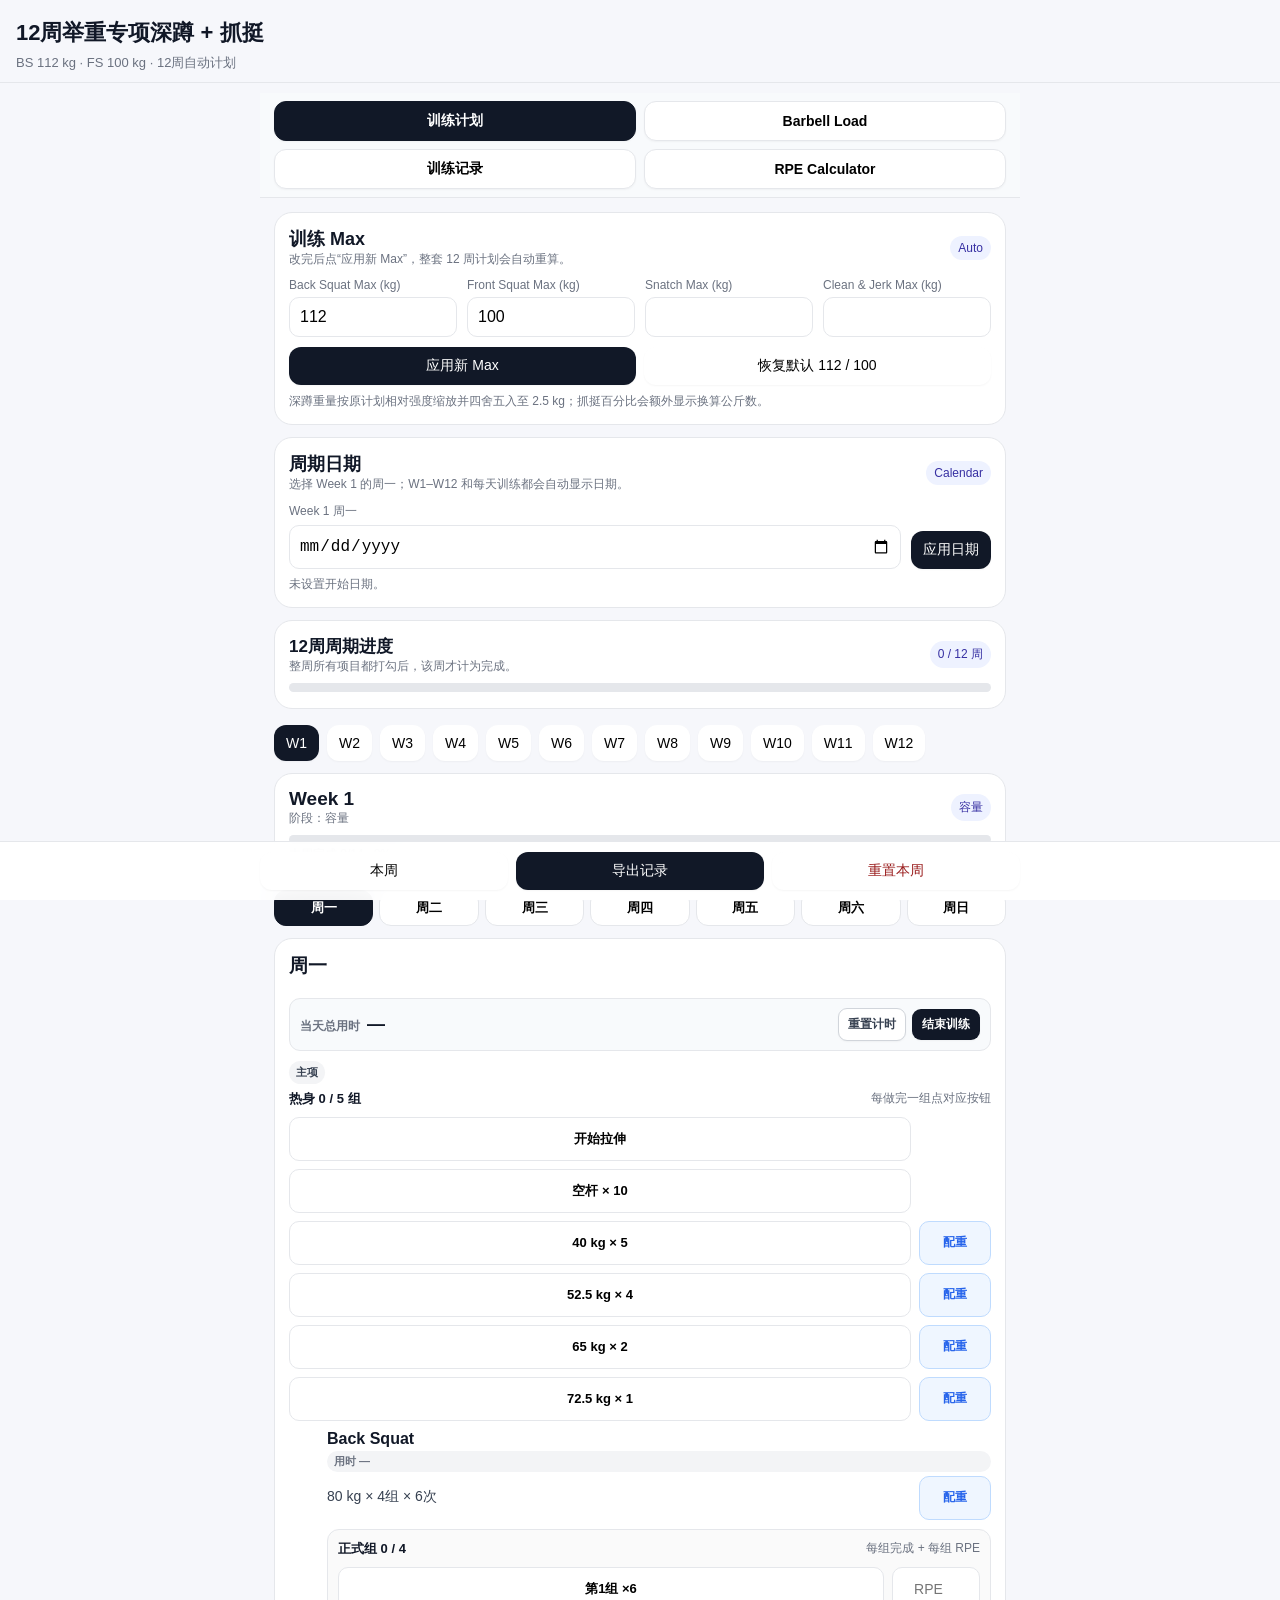
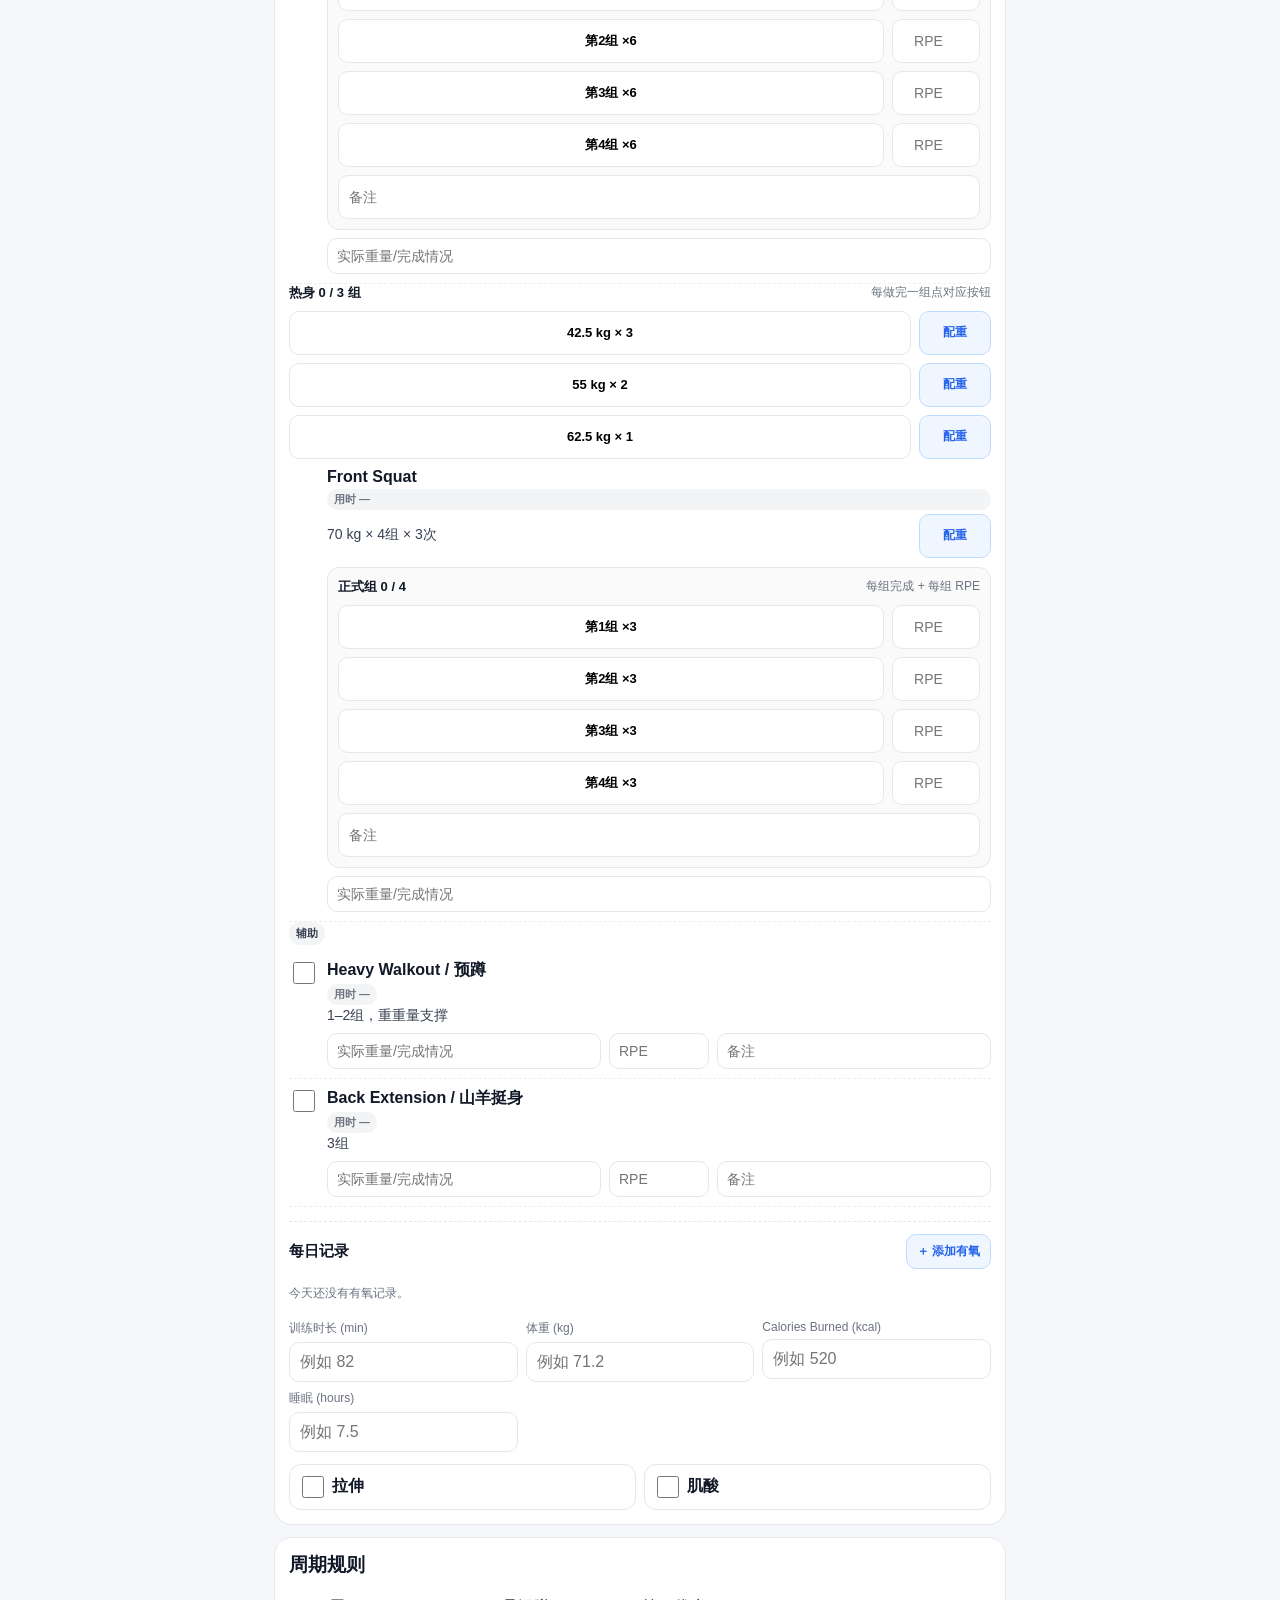
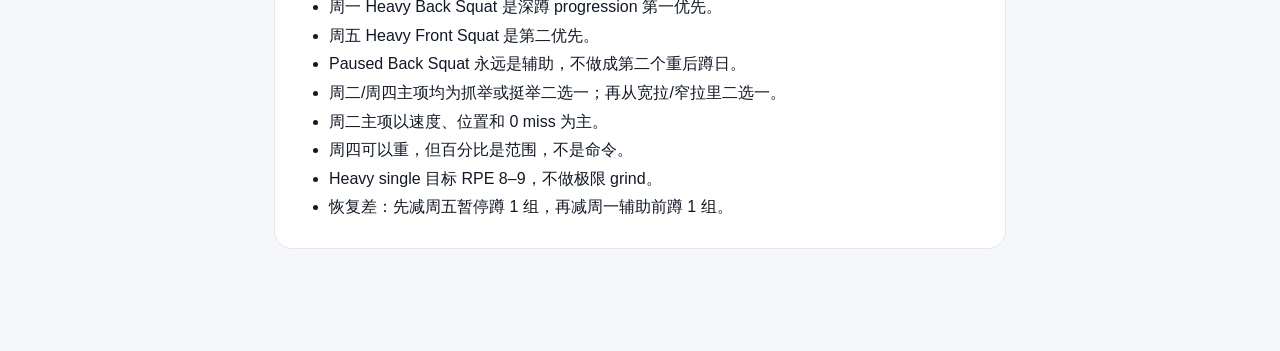
==== commit 6cfcc257: "Force reload training enhancement scripts" ====
--- a/index.html
+++ b/index.html
@@ -63,13 +63,13 @@
 </div>
 <div class="footerbar"><div class="inner"><button onclick="jumpToday()">本周</button><button class="primary" onclick="exportData()">导出记录</button><button class="danger" onclick="resetWeek()">重置本周</button></div></div>
 <script src="plan.js?v=19"></script>
-<script src="app.js?v=14"></script>
-<script src="warmup.js?v=6"></script>
+<script src="app.js?v=17"></script>
+<script src="warmup.js?v=9"></script>
 <script src="loader-integrated.js?v=3"></script>
 <script src="loader-reverse.js?v=5"></script>
 <script src="features.js?v=1"></script>
 <script src="trend.js?v=1"></script>
-<script src="set-tracker.js?v=13"></script>
+<script src="set-tracker.js?v=15"></script>
 <script src="session.js?v=10"></script>
 <script src="rpe-calculator.js?v=1"></script>
 <script src="stretch.js?v=3"></script>
